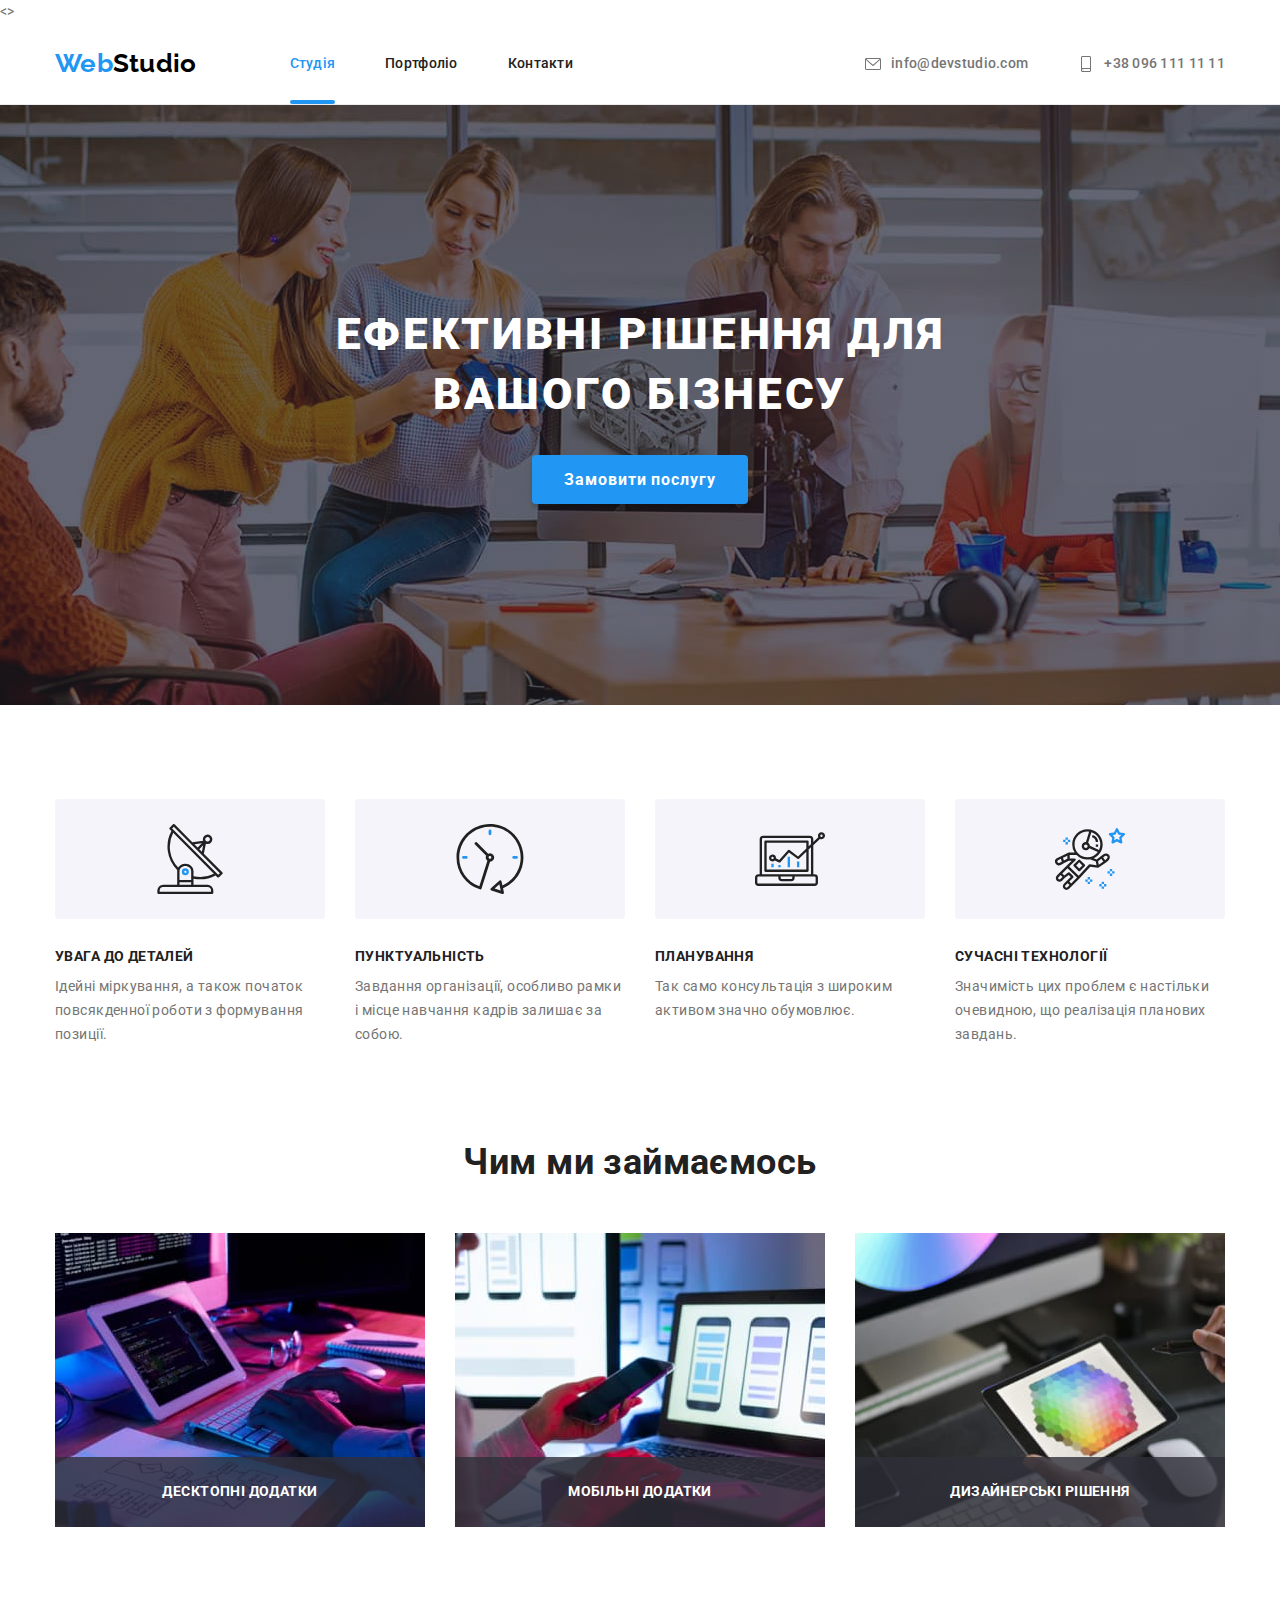
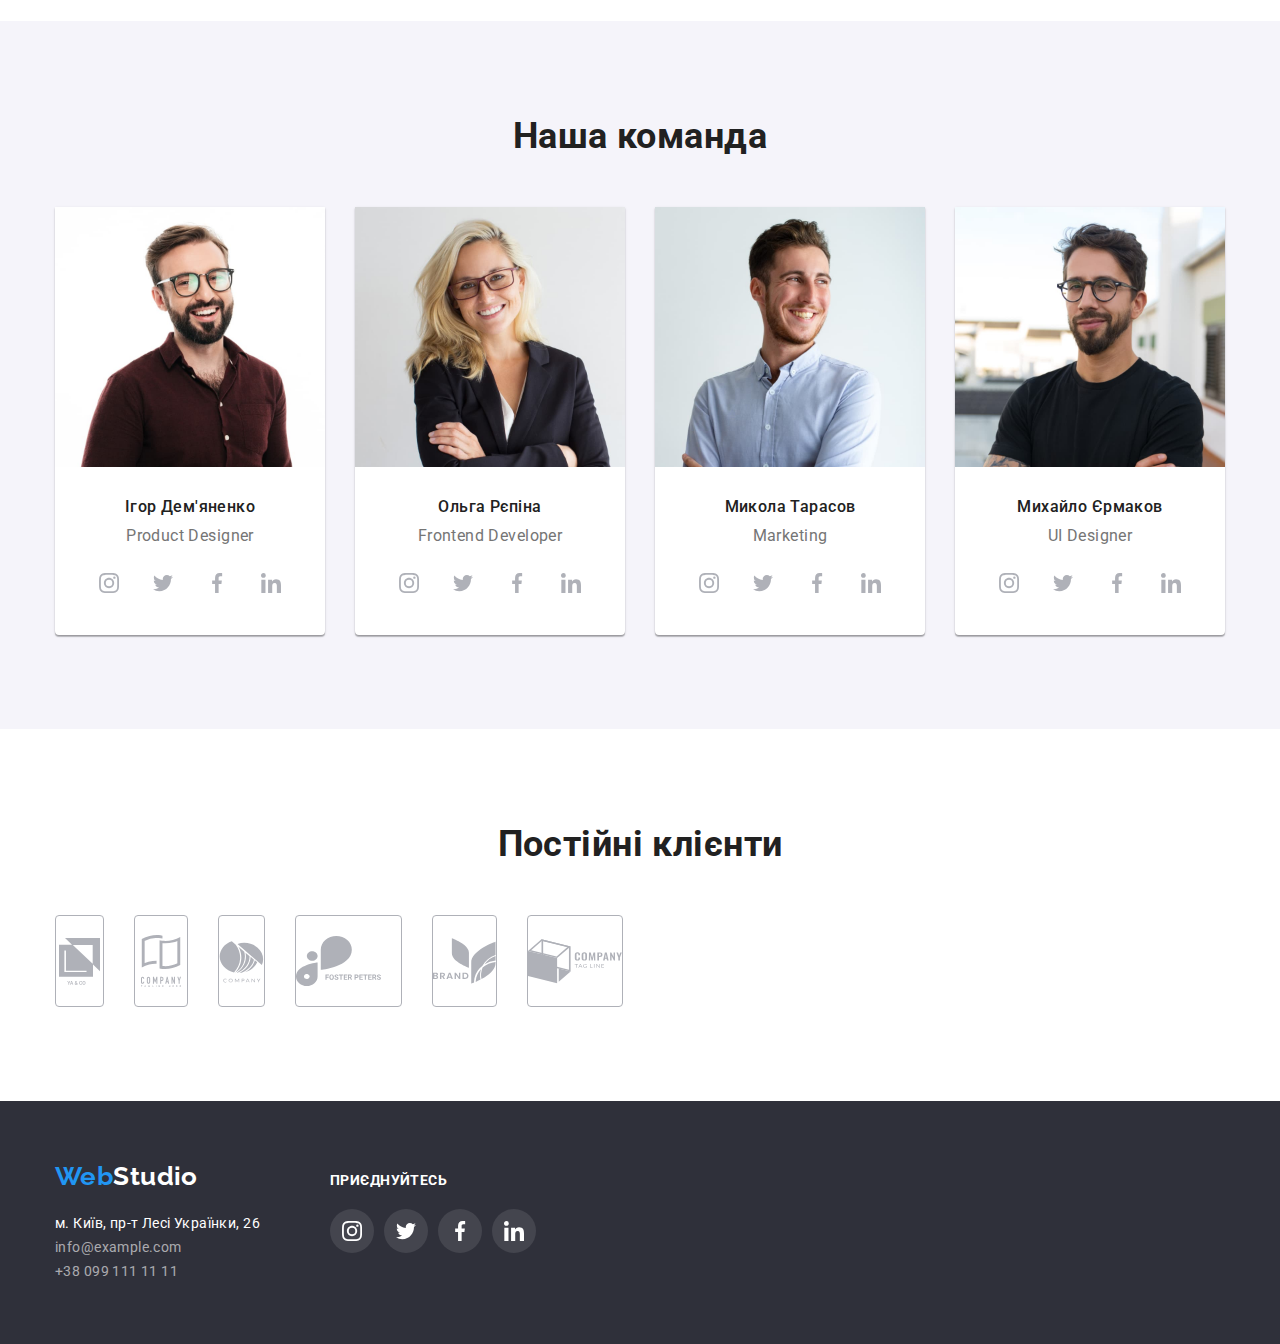
==== index.html @ acbe7da5 "comit-1" ====
<!DOCTYPE html>
<html lang="ua">
<head>
    <meta charset="UTF-8">
    <meta http-equiv="X-UA-Compatible" content="IE=edge">
    <meta name="viewport" content="width=device-width, initial-scale=1.0">
    <title lang="en">Web Studio</title>
    
    <link rel="preconnect" href="https://fonts.googleapis.com">
    <link rel="preconnect" href="https://fonts.gstatic.com" crossorigin>
    <link href="https://fonts.googleapis.com/css2?family=Raleway:wght@700&family=Roboto:wght@400;500;700;900&display=swap"
      rel="stylesheet">
    <link rel="stylesheet" href="https://cdnjs.cloudflare.com/ajax/libs/modern-normalize/1.1.0/modern-normalize.min.css">
    <link rel="stylesheet" href="./css/styles.css">
</head>
<>  
<!--Хедер-->  
<header class="header">
  <div class="container flex-head">
    <a href="./" lang="en" class="logo-header"><span class="logo-item">Web</span>Studio</a>
    <nav class="site-nav">
      <ul class="nav list">
        <li class="item"><a href="./" class="site-navigation-link accent">Студія</a></li>
        <li class="item"><a href="./portfolio.html" class="site-navigation-link">Портфоліо</a></li>
        <li class="item"><a href="" class="site-navigation-link">Контакти</a></li>
      </ul>
    </nav>
    <ul class="contact-nav list">
      <li class="item">
        <a href="mailto:info@devstudio.com" class="contacts">
          <svg class="contact-icon" width="16" height="16">
            <use href="./images/sprite.svg#icon-envelope"></use>
          </svg>
        <span>info@devstudio.com</span>
      </a>
    </li>
      <li class="item">
        <a href="tel:+380961111111" class="contacts">
          <svg class="contact-icon" width="16" height="16">
            <use href="./images/sprite.svg#icon-smartphone"></use>
          </svg>
          <span>+38 096 111 11 11</span>
        </a>
      </li>
    </ul>
  </div>
</header>
<!--Контент-->
<main>
  <!--Герой-->
<section class="hero">
  <div class="container">
    <h1 class="title">Ефективні рішення для вашого бізнесу</h1>
    <button type="button" class="hero-button" data-modal-open>Замовити послугу</button>
  </div>
</section>
<!--Особливості-->
<section class="specifics">
 <div class="container">
    <!-- <h2>Особливості</h2> -->
    <ul class="specifics-list list">
      <li class="item">
        <div class="specifics-logo">
          <svg width="70" height="70">
            <use href="./images/sprite.svg#icon-antenna"></use>
          </svg>
        </div>
        <h3 class="title-specifics">Увага до деталей</h3>
        <p>Ідейні міркування, а також початок повсякденної роботи з формування позиції.</p>
      </li>
      <li class="item">
        <div class="specifics-logo">
          <svg width="70" height="70">
            <use href="./images/sprite.svg#icon-clock"></use>
          </svg>
        </div>
        <h3 class="title-specifics">Пунктуальність</h3>
        <p>Завдання організації, особливо рамки і місце навчання кадрів залишає за собою.</p>
      </li>
      <li class="item">
        <div class="specifics-logo">
          <svg width="70" height="70">
            <use href="./images/sprite.svg#icon-diagram"></use>
          </svg>
        </div>
        <h3 class="title-specifics">Планування</h3>
        <p>Так само консультація з широким активом значно обумовлює.</p>
      </li>
      <li class="item">
        <div class="specifics-logo">
          <svg width="70" height="70">
            <use href="./images/sprite.svg#icon-astronaut"></use>
          </svg>
        </div>
        <h3 class="title-specifics">Сучасні технології</h3>
        <p>Значимість цих проблем є настільки очевидною, що реалізація планових завдань.</p>
      </li>
    </ul>
 </div>
</section>
<!--Чим ми займаємось-->
<section class="activity">
  <div class="container">
    <h2 class="title-activity">Чим ми займаємось</h2>
    <ul class="activity-list list">
      <li class="item"><img src="./images/box_1.jpg" width="370" alt="Десктопні додатки"><div class="label">Десктопні додатки</div></li>
      <li class="item"><img src="./images/box_2.jpg" width="370" alt="Мобільні додатки"><div class="label">Мобільні додатки</div></li>
      <li class="item"><img src="./images/box_3.jpg" width="370" alt="Дизайнерські рішення"><div class="label">Дизайнерські рішення</div></li>
    </ul>
  </div>
</section>
<!--Наша команда-->
<section class="team team-bg">
 <div class="container">
    <h2 class="team-title">Наша команда</h2>
    <ul class="team-list list">
      <li class="team-member">
        <img src="./images/img_1.jpg" width="270" alt="Игорь Демьяненко">
        <div class="member-discr">
          <h3 class="team-member-title">Ігор Дем'яненко</h3>
          <p>Product Designer</p>
        </div>
        <ul class="member-social-links list">
          <li class="item">
            <a href="">
              <svg width="20" height="20">
                <use href="./images/sprite.svg#icon-instagram"></use>
              </svg>
            </a>
          </li>
          <li class="item">
            <a href="">
              <svg width="20" height="20">
                <use href="./images/sprite.svg#icon-twitter"></use>
              </svg>
            </a>
          </li>
          <li class="item">
            <a href="">
              <svg width="20" height="20">
                <use href="./images/sprite.svg#icon-facebook"></use>
              </svg>
            </a>
          </li>
          <li class="item">
            <a href="">
              <svg width="20" height="20">
                <use href="./images/sprite.svg#icon-linkedin"></use>
              </svg>
            </a>
          </li>
        </ul>
      </li>
      <li class="team-member">
        <img src="./images/img_2.jpg" width="270" alt="Ольга Репина">
        <div class="member-discr">
          <h3 class="team-member-title">Ольга Рєпіна</h3>
          <p>Frontend Developer</p>
        </div>  
        <ul class="member-social-links list">
          <li class="item">
            <a href="">
              <svg width="20" height="20">
                <use href="./images/sprite.svg#icon-instagram"></use>
              </svg>
            </a>
          </li>
          <li class="item">
            <a href="">
              <svg width="20" height="20">
                <use href="./images/sprite.svg#icon-twitter"></use>
              </svg>
            </a>
          </li>
          <li class="item">
            <a href="">
              <svg width="20" height="20">
                <use href="./images/sprite.svg#icon-facebook"></use>
              </svg>
            </a>
          </li>
          <li class="item">
            <a href="">
              <svg width="20" height="20">
                <use href="./images/sprite.svg#icon-linkedin"></use>
              </svg>
            </a>
          </li>
        </ul>
      </li>
      <li class="team-member">
        <img src="./images/img_3.jpg" width="270" alt="Николай Тарасов">
        <div class="member-discr">
          <h3 class="team-member-title">Микола Тарасов</h3>
          <p>Marketing</p>
        </div>   
        <ul class="member-social-links list">
          <li class="item">
            <a href="">
              <svg width="20" height="20">
                <use href="./images/sprite.svg#icon-instagram"></use>
              </svg>
            </a>
          </li>
          <li class="item">
            <a href="">
              <svg width="20" height="20">
                <use href="./images/sprite.svg#icon-twitter"></use>
              </svg>
            </a>
          </li>
          <li class="item">
            <a href="">
              <svg width="20" height="20">
                <use href="./images/sprite.svg#icon-facebook"></use>
              </svg>
            </a>
          </li>
          <li class="item">
            <a href="">
              <svg width="20" height="20">
                <use href="./images/sprite.svg#icon-linkedin"></use>
              </svg>
            </a>
          </li>
        </ul>
      </li>
      <li class="team-member">
        <img src="./images/img_4.jpg" width="270" alt="Михаил Ермаков">
        <div class="member-discr">
          <h3 class="team-member-title">Михайло Єрмаков</h3>
          <p>UI Designer</p>
        </div>   
        <ul class="member-social-links list">
          <li class="item">
            <a href="">
              <svg width="20" height="20">
                <use href="./images/sprite.svg#icon-instagram"></use>
              </svg>
            </a>
          </li>
          <li class="item">
            <a href="">
              <svg width="20" height="20">
                <use href="./images/sprite.svg#icon-twitter"></use>
              </svg>
            </a>
          </li>
          <li class="item">
            <a href="">
              <svg width="20" height="20">
                <use href="./images/sprite.svg#icon-facebook"></use>
              </svg>
            </a>
          </li>
          <li class="item">
            <a href="">
              <svg width="20" height="20">
                <use href="./images/sprite.svg#icon-linkedin"></use>
              </svg>
            </a>
          </li>
        </ul>
      </li>
    </ul>
 </div>
</section>
<!-- Постійні клієнти -->
<section class="regular-customers">
  <div class="container">
    <h2 class="regular-customers-title">Постійні клієнти</h2>
    <ul class="regular-customers-list list">
      <li class="item">
        <a href="" class="box">
          <svg width="47" height="53">
            <use href="./images/sprite.svg#icon-client_1"></use>
          </svg>
        </a>
      </li>
      <li class="item">
        <a href="" class="box">
          <svg width="52" height="60">
            <use href="./images/sprite.svg#icon-client_2"></use>
          </svg>
        </a>
      </li>
      <li class="item">
        <a href="" class="box">
          <svg width="45" height="49">
            <use href="./images/sprite.svg#icon-client_3"></use>
          </svg>
        </a>
      </li>
      <li class="item">
        <a href="" class="box">
          <svg width="105">
            <use href="./images/sprite.svg#icon-client_4"></use>
          </svg>
        </a>
      </li>
      <li class="item">
        <a href="" class="box">
          <svg width="63">
            <use href="./images/sprite.svg#icon-client_5"></use>
          </svg>
        </a>
      </li>
      <li class="item">
        <a href="" class="box">
          <svg width="94">
            <use href="./images/sprite.svg#icon-client_6"></use>
          </svg>
        </a>
      </li>
    </ul>
  </div>
</section>
</main>
<!--Футер-->
<footer class="footer">
  <div class="container">
    
    <div>
      <a href="./" lang="en" class="logo-footer"><span class="logo-item">Web</span>Studio</a>
      <address class="address">
        м. Київ, пр-т Лесі Українки, 26
        <a href="mailto:info@example.com" class="address-link">info@example.com</a>
        <a href="tel:+380991111111" class="address-link">+38 099 111 11 11</a>
      </address>
    </div>
    <div class="social">
      <h3 class="social-links-title">приєднуйтесь</h3>
      <ul class="social-links list">
        <li class="item">
          <a href="">
           <svg width="20" height="20">
             <use href="./images/sprite.svg#icon-instagram"></use>
           </svg> 
          </a>
        </li>
        <li class="item">
          <a href="">
            <svg width="20" height="20">
              <use href="./images/sprite.svg#icon-twitter"></use>
            </svg>
          </a>
        </li>
        <li class="item">
          <a href="">
            <svg width="20" height="20">
              <use href="./images/sprite.svg#icon-facebook"></use>
            </svg>
          </a>
        </li>
        <li class="item">
          <a href="">
            <svg width="20" height="20">
              <use href="./images/sprite.svg#icon-linkedin"></use>
            </svg>
          </a>
        </li>
      </ul>
    </div>

  </div>
</footer>

<div class="backdrop is-hidden" data-modal>
  <div class="modal">
    <div class="close-button">
      <button type="button" class="close-modal" data-modal-close>
        <svg width="30" height="30">
          <use href="./images/sprite.svg#icon-close"></use>
        </svg>
      </button>
    </div>
  </div>
</div>

  <script src="./js/modal.js"></script>
</body>
</html>
---- css/styles.css ----
:root {
  --primary-text-color: #757575;
  --title-text-colot: #212121;
  --accent-color: #2196f3;
  --address-link-color: rgba(255, 255, 255, 0.6);
  --primary-bg-color: #2f303a;
  --secondary-bg-color: #f5f4fa;
  --body-color: #ffffff;
}

html {
  box-sizing: border-box;
}

*,
*::before,
*::after {
  box-sizing: inherit;
}

body {
  background-color: var(--body-color);
  color: var(--primary-text-color);
  font-family: 'roboto', sans-serif;
  font-style: normal;
  font-weight: normal;
  font-size: 14px;
  line-height: 1.71;
  letter-spacing: 0.03em;
}

h1,
h2,
h3,
h4,
h5,
h6,
p {
  margin: 0;
}

.list {
  margin: 0;
  list-style: none;
  padding: 0;
}

.container {
  width: 1200px;
  padding: 0 15px;
  margin: 0 auto;
}

/* Хедер */

.header {
  border-bottom: 1px solid #ececec;

  font-weight: 500;
  font-size: 14px;
  line-height: 1.14;
  letter-spacing: 0.02em;
}

.flex-head {
  display: flex;
  align-items: center;
}

.logo-header {
  color: #000000;
  text-decoration: none;
  font-family: 'Raleway', sans-serif;
  font-weight: 700;
  font-size: 26px;
  line-height: 1.19;
}

.logo-item {
  color: var(--accent-color);
}
/* Навігація */

.site-nav {
  margin-left: 93px;
}

.site-nav .list {
  display: flex;
}

.nav .item:not(:last-child) {
  margin-right: 50px;
}
.nav .item {
  position: relative;
}

.site-navigation-link {
  display: block;
  padding-top: 32px;
  padding-bottom: 32px;

  text-decoration: none;
  color: var(--title-text-colot);
}

.accent {
  color: var(--accent-color);
}

.accent::after {
  content: '';
  position: absolute;
  bottom: 0;
  left: 0;
  width: 100%;
  height: 4px;
  border-radius: 2px;
  background-color: var(--accent-color);
}

.nav .item:hover::after {
content: '';
position: absolute;
bottom: 0;
left: 0;
width: 100%;
height: 4px;
border-radius: 2px;
background-color: var(--accent-color);
}

.site-navigation-link:hover,
.site-navigation-link:focus {
  color: var(--accent-color);
}

/* Контакти */
.contact-nav {
  display: flex;
  margin-left: auto;
}

.contact-nav .item:not(:last-child) {
  margin-right: 50px;
}

.contacts {
  display: flex;
  align-items: center;
  padding-top: 32px;
  padding-bottom: 32px;

  text-decoration: none;
  color: var(--primary-text-color);
  fill: var(--primary-text-color);
}

.contacts:hover,
.contacts:focus,
.address-link:hover,
.address-link:focus {
  color: var(--accent-color);
  fill: var(--accent-color);
}

.contact-icon {
  margin-right: 10px;
}


/* Main */
.hero {
  background-color: var(--primary-bg-color);
  background-image: linear-gradient(to right, rgba(47, 48, 58, 0.4), rgba(47, 48, 58, 0.4)),
    url(../images/bg_hero_img.jpg);
  background-repeat: no-repeat;
  background-position: center;
  margin-right: auto;
  margin-left: auto;
  max-width: 1600px;
  height: 600px;
  padding: 200px 0;
  text-align: center;
}

.hero .title {
  max-width: 696px;
  margin: 0 auto 30px;

  color: var(--body-color);
  font-weight: 900;
  font-size: 44px;
  line-height: 1.36;
  letter-spacing: 0.06em;
  text-transform: uppercase;
}

.hero-button {
  background-color: var(--accent-color);
  margin: 0 auto;
  box-shadow: 0px 4px 4px rgba(0, 0, 0, 0.15);
  border-radius: 4px;
  padding: 10px 32px;
  border-width: 0px;

  color: var(--body-color);
  cursor: pointer;
  font-weight: 700;
  font-size: 16px;
  line-height: 1.86;
  letter-spacing: 0.06em;
}

.hero-button:hover,
.hero-button:focus {
  background-color: #188ce8;
}

.backdrop {
  position: fixed;
  left: 0;
  top: 0;
  width: 100%;
  height: 100%;

  background-color: rgba(0, 0, 0, 0.5);
}

.modal {
  position: absolute;
  left: 50%;
  top: 50%;
  transform: translate(-50%, -50%);

  min-width: 528px;
  height: 581px;
  background-color: #FFFFFF;
  box-shadow: 0px 1px 3px rgba(0, 0, 0, 0.12),
  0px 1px 1px rgba(0, 0, 0, 0.14),
  0px 2px 1px rgba(0, 0, 0, 0.2);
  border-radius: 4px;
}

.is-hidden {
  visibility: hidden;
}


.close-button {
  position: absolute;
  top: 8px;
  right: 8px;
  overflow: hidden;

  width: 30px;
  height: 30px;
  border-radius: 50%;
}

.close-modal {
  border: 0;
  padding: 0;
  background-color: #fff;
  cursor: pointer;

  fill: #000000
}

.close-modal:hover,
.close-modal:focus {
  fill: var(--accent-color);
}

.specifics-list,
.activity-list,
.team-list,
.regular-customers-list {
  display: flex;
}

.specifics-list .item {
  width: calc((100% - 90px) / 4);
}

.specifics-list .item:not(:last-child) {
  margin-right: 30px;
}

.specifics-logo {
  display: flex;
  justify-content: center;
  align-items: center;
  height: 120px;
  background-color: var(--secondary-bg-color);
  border-radius: 4px;
  margin-bottom: 30px;
  background-repeat: no-repeat;
  background-position: center;
}

.title-specifics,
.social-links-title {
  margin-bottom: 10px;

  font-weight: 700;
  font-size: 14px;
  line-height: 1.14;
  color: var(--title-text-colot);
  text-transform: uppercase;
}

.title-activity,
.team-title,
.regular-customers-title {
  margin-bottom: 50px;

  font-weight: 700;
  font-size: 36px;
  line-height: 1.17;
  text-align: center;
  color: var(--title-text-colot);
}

.specifics {
  padding-top: 94px;
}

.team,
.activity,
.regular-customers {
  padding: 94px 0;
}

.activity-list .item {
  position: relative;
  width: calc((100% - 60px) / 3);
}

.activity-list .item:not(:last-child) {
  margin-right: 30px;
}

.item .label {
  display: flex;
  align-items: center;
  justify-content: center;

  position: absolute;
  left: 0;
  bottom: 0;
  width: 100%;
  height: 70px;

  background-color: rgba(47, 48, 58, 0.8);;

  text-transform: uppercase;
  color: #ffffff;
  font-weight: 700;
  line-height: 1.14;
  text-align: center;

}

/* Наша команда */
.team-bg {
  background-color: var(--secondary-bg-color);
}

.team-member {
  width: calc((100% - 90px) / 4);
  background-color: var(--body-color);
  box-shadow: 0px 1px 3px rgba(0, 0, 0, 0.12), 0px 1px 1px rgba(0, 0, 0, 0.14),
    0px 2px 1px rgba(0, 0, 0, 0.2);
  border-radius: 0px 0px 4px 4px;

  font-weight: 400;
  font-size: 16px;
  line-height: 1.19;
  text-align: center;
}

.team-member:not(:last-child) {
  margin-right: 30px;
}

.member-discr {
  padding-top: 30px;
  padding-bottom: 16px;
}

.team-member-title {
  margin-bottom: 10px;

  color: var(--title-text-colot);
  font-weight: 500;
  font-size: 16px;
}

.member-social-links {
 justify-content: center;
 padding-bottom: 30px;

}

.member-social-links a {
  display: flex;
  justify-content: center;
  align-items: center;
  width: 44px;
  height: 44px;
  border-radius: 50%;
  fill: #AFB1B8;
}

.member-social-links a:hover,
.member-social-links a:focus {
  background-color: #2196f3;
  fill: #ffffff;
}

/* Постійні клієнти */
.regular-customers-list .item {
  width: calc((100%-150px) / 6);
}

.item .box {
  display: flex;
  justify-content: center;
  align-items: center;
  height: 92px;
  border: 1px solid #afb1b8;
  border-radius: 4px;
  fill: #afb1b8;
}

.item .box:hover,
.item .box:focus {
  border: 1px solid #2196f3;
  fill: #2196f3;
}

.regular-customers-list .item:not(:last-child) {
  margin-right: 30px;
}

/* Футер */
.footer {
  padding: 60px 0;
  background-color: var(--primary-bg-color);

  color: var(--body-color);
}

.footer .container {
  display: flex;
}

.logo-footer {
  display: inline-block;
  margin-bottom: 20px;

  color: #ffffff;
  text-decoration: none;
  font-family: 'Raleway', sans-serif;
  font-weight: 700;
  font-size: 26px;
  line-height: 1.19;
}

.address {
  font-style: normal;
}

.address-link {
  display: block;

  text-decoration: none;
  color: var(--address-link-color);
}

.social {
  margin-left: 70px;
}

.social-links-title {
  margin-top: 12px;
  margin-bottom: 20px;

  color: #ffffff;
}

.member-social-links,
.social-links {
  display: flex;
}

.member-social-links .item:not(:last-child),
.social-links .item:not(:last-child) {
  margin-right: 10px;
}

.social a {
  display: flex;
  justify-content: center;
  align-items: center;
  width: 44px;
  height: 44px;
  border-radius: 50%;
  background-color: rgba(255, 255, 255, 0.1);
  fill: #ffffff;
}

.social a:hover,
.social a:focus {
  background-color: var(--accent-color)
}

/* Портфоліо */

.portfolio-content {
  padding: 94px 0;
}

.filters {
  display: flex;
  justify-content: center;
  margin-bottom: 50px;
}

.filters .item:not(:first-child) {
  margin-left: 8px;
}

.filter-button {
  background-color: var(--secondary-bg-color);
  border-radius: 4px;
  border-color: transparent;
  padding: 6px 22px;

  font-family: roboto;
  color: var(--title-text-colot);
  font-weight: 500;
  font-size: 16px;
  line-height: 1.62;
  text-align: center;
  cursor: pointer;
}

.filter-button:hover,
.filter-button:focus {
  background-color: var(--accent-color);
  color: #ffffff;
  box-shadow: 0px 3px 1px rgba(0, 0, 0, 0.1), 0px 1px 2px rgba(0, 0, 0, 0.08),
    0px 2px 2px rgba(0, 0, 0, 0.12);
}

.projects {
  display: flex;
  flex-wrap: wrap;

  font-weight: 400;
  font-size: 16px;
  line-height: 1.87;
}

.projects-box {
  width: calc((100% - 60px) / 3);
  margin-bottom: 30px;
}

.projects-box:not(:nth-child(3n)) {
  margin-right: 30px;
}

.projects-box:nth-last-child(-n + 3) {
  margin-bottom: 0;
}

img {
  display: block;
}

.projects-description {
  padding: 20px 24px;
  border-bottom: 1px solid #eeeeee;
  border-left: 1px solid #eeeeee;
  border-right: 1px solid #eeeeee;
}

.project-title {
  margin-bottom: 4px;

  color: var(--title-text-colot);
  font-weight: 700;
  font-size: 18px;
  line-height: 2;
  letter-spacing: 0.06em;
}

.projects-link {
  text-decoration: none;
  color: var(--primary-text-color);
}

.projects-box:hover,
.projects-box:focus {
  box-shadow: 0px 1px 1px rgba(0, 0, 0, 0.12), 0px 4px 4px rgba(0, 0, 0, 0.06),
    1px 4px 6px rgba(0, 0, 0, 0.16);
}
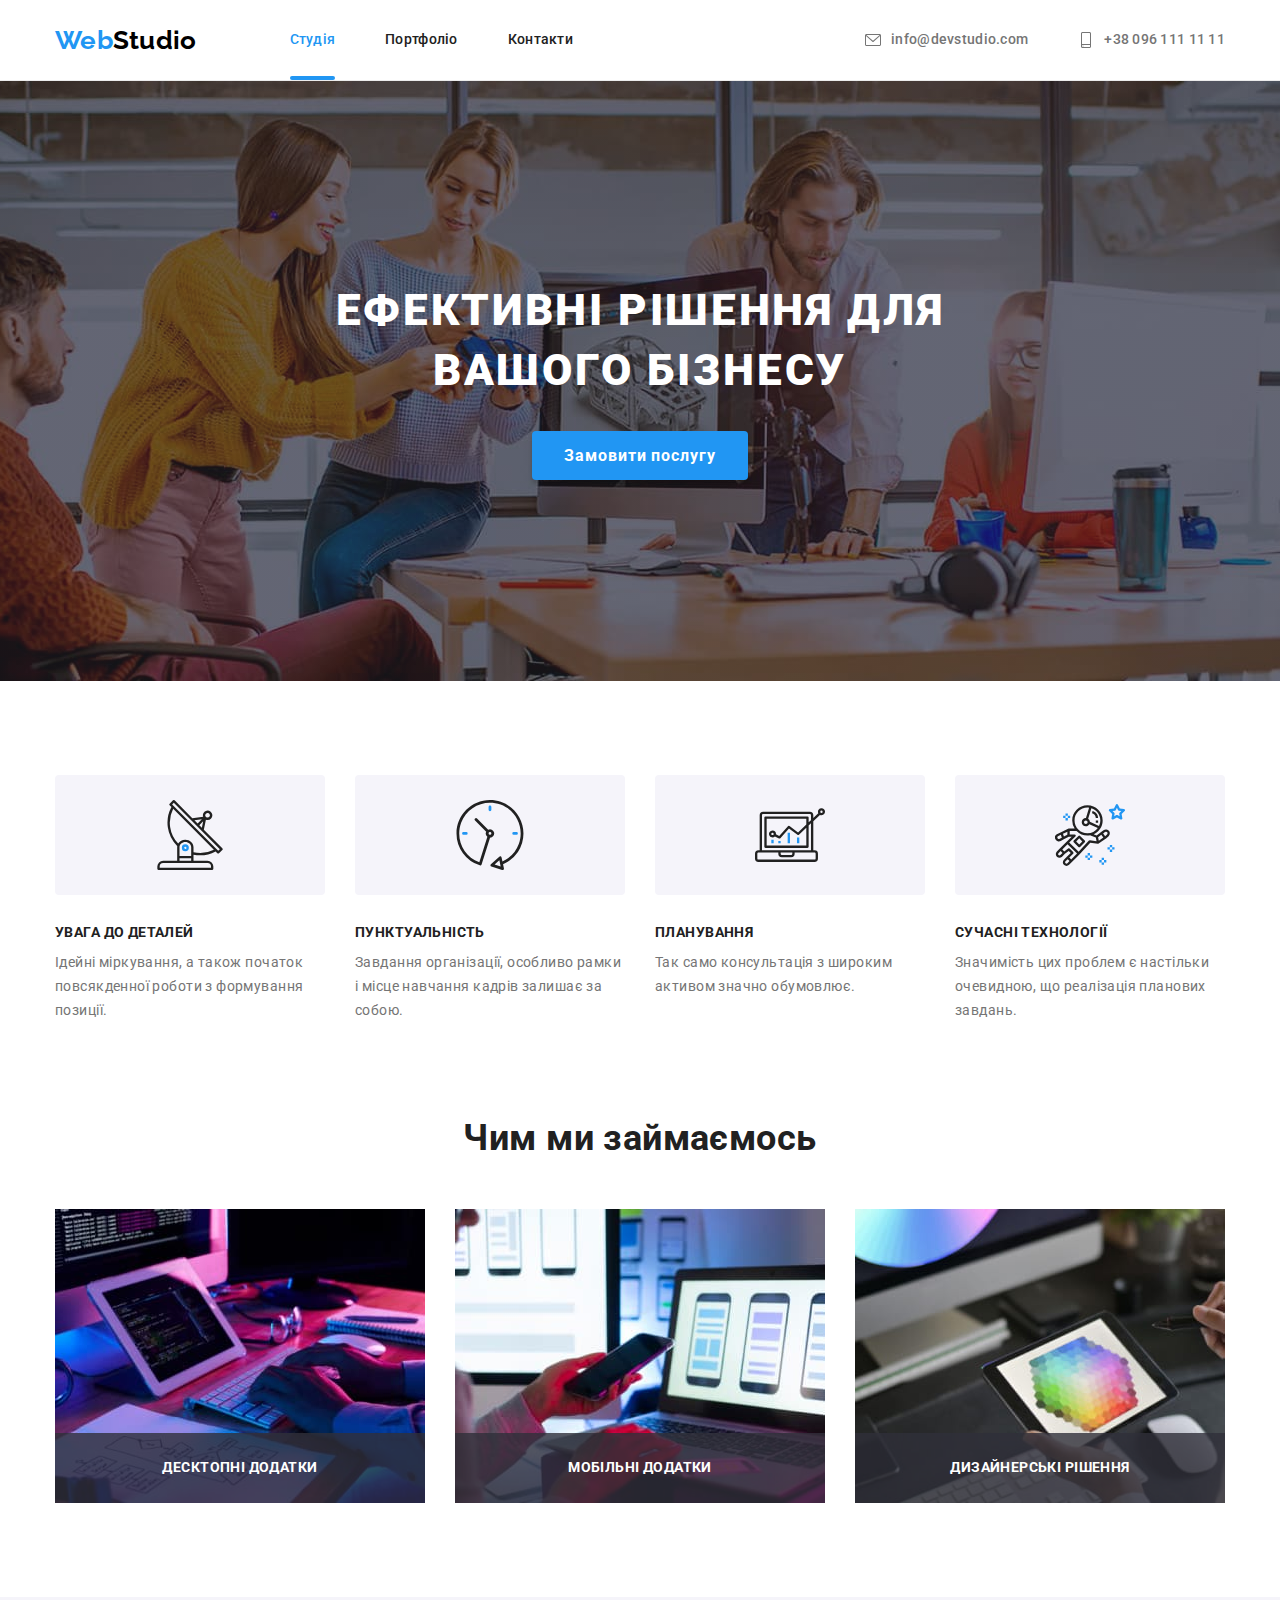
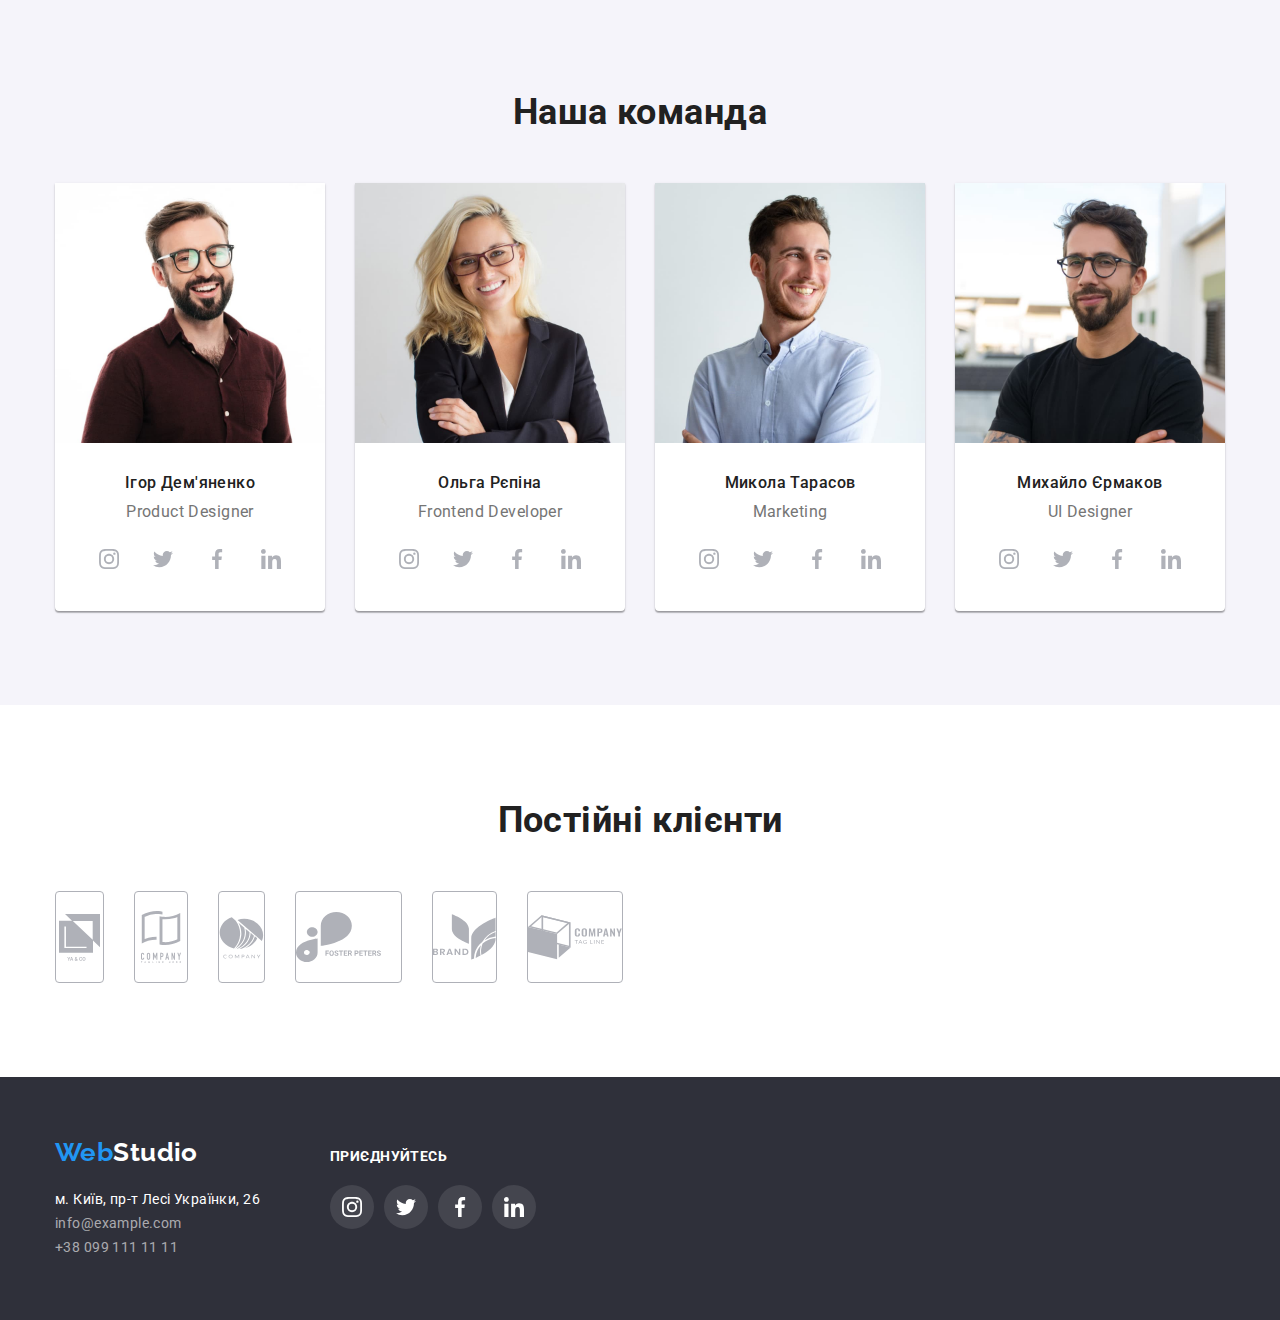
==== commit 3638e365: "commit-3" ====
--- a/index.html
+++ b/index.html
@@ -1,5 +1,5 @@
 <!DOCTYPE html>
-<html lang="ua">
+<html lang="en">
 <head>
     <meta charset="UTF-8">
     <meta http-equiv="X-UA-Compatible" content="IE=edge">
@@ -13,7 +13,6 @@
     <link rel="stylesheet" href="https://cdnjs.cloudflare.com/ajax/libs/modern-normalize/1.1.0/modern-normalize.min.css">
     <link rel="stylesheet" href="./css/styles.css">
 </head>
-<>  
 <!--Хедер-->  
 <header class="header">
   <div class="container flex-head">
--- a/css/styles.css
+++ b/css/styles.css
@@ -103,6 +103,8 @@
 
   text-decoration: none;
   color: var(--title-text-colot);
+
+  transition: color 250ms cubic-bezier(0.4, 0, 0.2, 1);
 }
 
 .accent {
@@ -120,15 +122,23 @@
   background-color: var(--accent-color);
 }
 
+.nav .item::after {
+  content: '';
+  position: absolute;
+  bottom: 0;
+  left: 0;
+  opacity: 0;
+
+  width: 100%;
+  height: 4px;
+  border-radius: 2px;
+  background-color: var(--accent-color);
+
+  transition: opacity 250ms cubic-bezier(0.4, 0, 0.2, 1);
+}
+
 .nav .item:hover::after {
-content: '';
-position: absolute;
-bottom: 0;
-left: 0;
-width: 100%;
-height: 4px;
-border-radius: 2px;
-background-color: var(--accent-color);
+  opacity: 1;
 }
 
 .site-navigation-link:hover,
@@ -155,6 +165,9 @@
   text-decoration: none;
   color: var(--primary-text-color);
   fill: var(--primary-text-color);
+
+  transition: color 250ms cubic-bezier(0.4, 0, 0.2, 1),
+  fill 250ms cubic-bezier(0.4, 0, 0.2, 1);
 }
 
 .contacts:hover,
@@ -211,6 +224,8 @@
   font-size: 16px;
   line-height: 1.86;
   letter-spacing: 0.06em;
+
+  transition: background-color 250ms cubic-bezier(0.4, 0, 0.2, 1);
 }
 
 .hero-button:hover,
@@ -218,60 +233,7 @@
   background-color: #188ce8;
 }
 
-.backdrop {
-  position: fixed;
-  left: 0;
-  top: 0;
-  width: 100%;
-  height: 100%;
-
-  background-color: rgba(0, 0, 0, 0.5);
-}
-
-.modal {
-  position: absolute;
-  left: 50%;
-  top: 50%;
-  transform: translate(-50%, -50%);
-
-  min-width: 528px;
-  height: 581px;
-  background-color: #FFFFFF;
-  box-shadow: 0px 1px 3px rgba(0, 0, 0, 0.12),
-  0px 1px 1px rgba(0, 0, 0, 0.14),
-  0px 2px 1px rgba(0, 0, 0, 0.2);
-  border-radius: 4px;
-}
-
-.is-hidden {
-  visibility: hidden;
-}
-
-
-.close-button {
-  position: absolute;
-  top: 8px;
-  right: 8px;
-  overflow: hidden;
-
-  width: 30px;
-  height: 30px;
-  border-radius: 50%;
-}
-
-.close-modal {
-  border: 0;
-  padding: 0;
-  background-color: #fff;
-  cursor: pointer;
-
-  fill: #000000
-}
-
-.close-modal:hover,
-.close-modal:focus {
-  fill: var(--accent-color);
-}
+
 
 .specifics-list,
 .activity-list,
@@ -412,6 +374,9 @@
   height: 44px;
   border-radius: 50%;
   fill: #AFB1B8;
+
+  transition: fill 250ms cubic-bezier(0.4, 0, 0.2, 1),
+  background-color 250ms cubic-bezier(0.4, 0, 0.2, 1);
 }
 
 .member-social-links a:hover,
@@ -433,6 +398,9 @@
   border: 1px solid #afb1b8;
   border-radius: 4px;
   fill: #afb1b8;
+
+  transition: fill 250ms cubic-bezier(0.4, 0, 0.2, 1),
+  border 250ms cubic-bezier(0.4, 0, 0.2, 1);
 }
 
 .item .box:hover,
@@ -478,6 +446,8 @@
 
   text-decoration: none;
   color: var(--address-link-color);
+
+  transition: color 250ms cubic-bezier(0.4, 0, 0.2, 1);
 }
 
 .social {
@@ -510,11 +480,75 @@
   border-radius: 50%;
   background-color: rgba(255, 255, 255, 0.1);
   fill: #ffffff;
+
+  transition: background-color 250ms cubic-bezier(0.4, 0, 0.2, 1);
 }
 
 .social a:hover,
 .social a:focus {
   background-color: var(--accent-color)
+}
+
+/* Модальне вікно */
+
+.backdrop {
+  position: fixed;
+  left: 0;
+  top: 0;
+  width: 100%;
+  height: 100%;
+
+  background-color: rgba(0, 0, 0, 0.5);
+}
+
+.modal {
+  position: absolute;
+  left: 50%;
+  top: 50%;
+  transform: translate(-50%, -50%);
+
+  min-width: 528px;
+  height: 581px;
+  background-color: #FFFFFF;
+  box-shadow: 0px 1px 3px rgba(0, 0, 0, 0.12),
+    0px 1px 1px rgba(0, 0, 0, 0.14),
+    0px 2px 1px rgba(0, 0, 0, 0.2);
+  border-radius: 4px;
+}
+
+.is-hidden {
+  visibility: hidden;
+  opacity: 0;
+  pointer-events: none;
+}
+
+
+
+.close-button {
+  position: absolute;
+  top: 8px;
+  right: 8px;
+  overflow: hidden;
+
+  width: 30px;
+  height: 30px;
+  border-radius: 50%;
+}
+
+.close-modal {
+  border: 0;
+  padding: 0;
+  background-color: #fff;
+  cursor: pointer;
+
+  fill: #000000
+
+  transition: fill 250ms cubic-bezier(0.4, 0, 0.2, 1);
+}
+
+.close-modal:hover,
+.close-modal:focus {
+  fill: var(--accent-color);
 }
 
 /* Портфоліо */
@@ -546,6 +580,10 @@
   line-height: 1.62;
   text-align: center;
   cursor: pointer;
+
+  transition: color 250ms cubic-bezier(0.4, 0, 0.2, 1),
+  background-color 250ms cubic-bezier(0.4, 0, 0.2, 1),
+  box-shadow 250ms cubic-bezier(0.4, 0, 0.2, 1);
 }
 
 .filter-button:hover,
@@ -568,6 +606,8 @@
 .projects-box {
   width: calc((100% - 60px) / 3);
   margin-bottom: 30px;
+
+  transition: box-shadow 250ms cubic-bezier(0.4, 0, 0.2, 1);
 }
 
 .projects-box:not(:nth-child(3n)) {
@@ -580,6 +620,37 @@
 
 img {
   display: block;
+}
+
+.project-pict {
+  position: relative;
+  overflow: hidden;
+
+
+}
+
+.project-discr {
+  position: absolute;
+  left: 0;
+  top: 100%;
+
+  width: 100%;
+  height: 100%;
+  padding: 63px 24px;
+  background-color: rgba(33, 150, 243, 0.9);
+
+  color: #ffffff;
+  font-size: 18px;
+  line-height: 1.56;
+
+  transition-property: transform;
+  transition-timing-function: cubic-bezier(0.4, 0, 0.2, 1);
+  transition-duration: 250ms;
+}
+
+.projects-link:focus .project-discr,
+.project-pict:hover .project-discr {
+  transform: translateY(-100%);
 }
 
 .projects-description {
